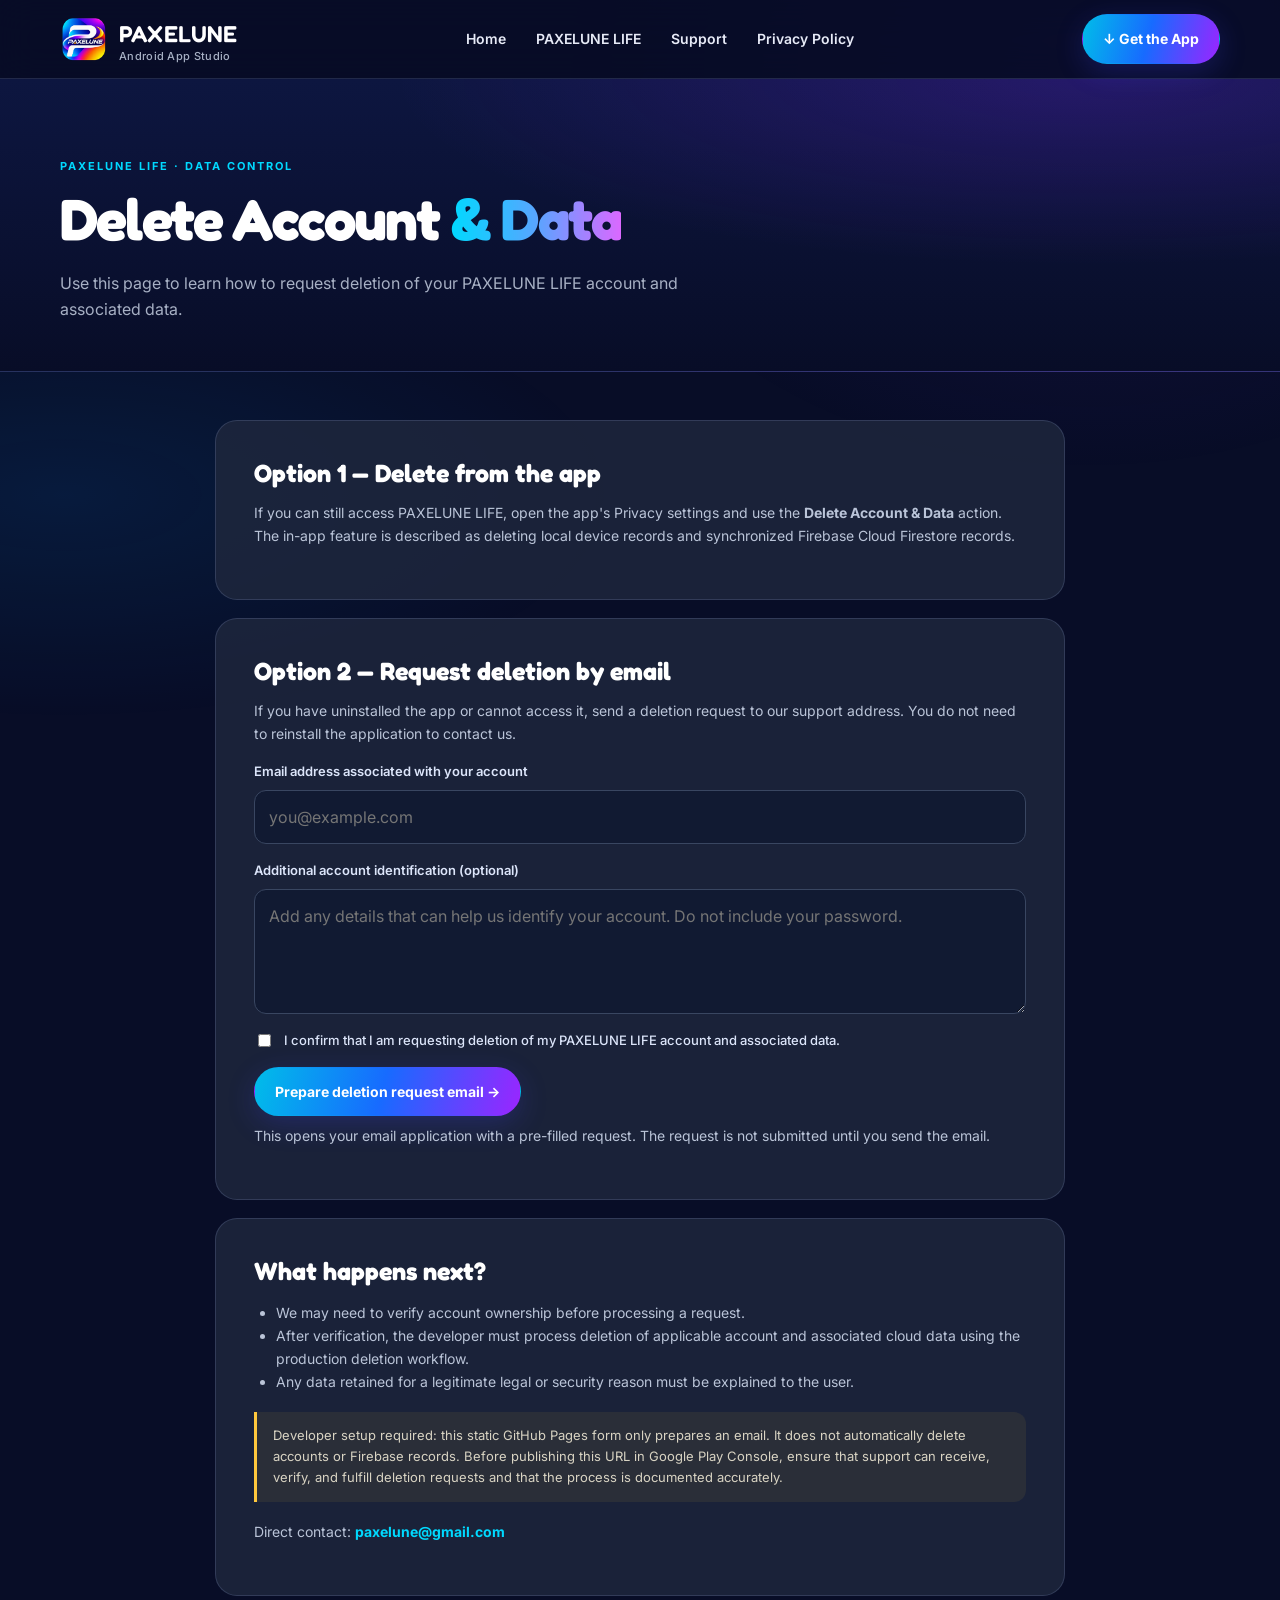
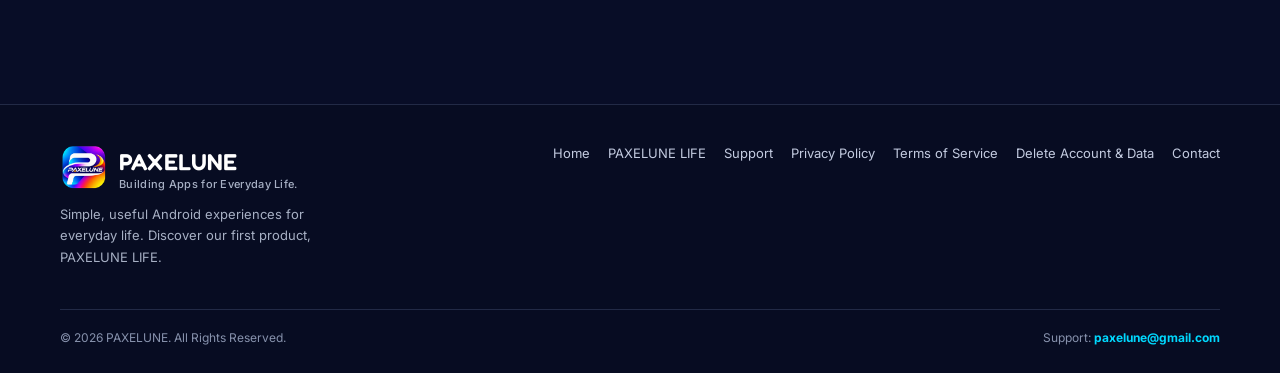
==== delete-account.html @ 8ac83ff8 "Upload PAXELUNE website" ====
<!doctype html>
<html lang="en"><head><meta charset="utf-8"><meta name="viewport" content="width=device-width,initial-scale=1">
<meta name="theme-color" content="#080d27"><meta name="description" content="PAXELUNE creates simple, useful Android applications. Discover PAXELUNE LIFE, your personal life management workspace.">
<meta property="og:title" content="PAXELUNE — Building Apps for Everyday Life"><meta property="og:description" content="Discover PAXELUNE LIFE, your personal life management workspace."><meta property="og:type" content="website">
<link rel="icon" href="assets/favicon.png"><link rel="stylesheet" href="css/style.css"><title>Delete Account & Data — PAXELUNE LIFE</title></head><body><div class="top-glow"></div>

<header class="navbar"><div class="container nav-inner">
<a class="brand" href="index.html"><img src="assets/logo-paxelune.png" alt="PAXELUNE logo"><span>PAXELUNE<small>Android App Studio</small></span></a>
<button class="menu-toggle" aria-label="Open navigation" aria-expanded="false">☰</button>
<nav class="nav-links" aria-label="Main navigation"><a href="index.html">Home</a><a href="index.html#life">PAXELUNE LIFE</a><a href="support.html">Support</a><a href="privacy-policy.html">Privacy Policy</a></nav>
<a class="nav-cta" data-play-store href="#coming-soon">↓ Get the App</a>
</div></header>

<main><section class="page-hero"><div class="container"><div class="kicker">PAXELUNE LIFE · DATA CONTROL</div><h1>Delete Account <span class="gradient-text">&amp; Data</span></h1><p>Use this page to learn how to request deletion of your PAXELUNE LIFE account and associated data.</p></div></section>
<section class="content-wrap"><div class="container" style="max-width:850px">
<div class="content-card"><h2>Option 1 — Delete from the app</h2><p>If you can still access PAXELUNE LIFE, open the app's Privacy settings and use the <strong>Delete Account &amp; Data</strong> action. The in-app feature is described as deleting local device records and synchronized Firebase Cloud Firestore records.</p></div>
<div class="content-card"><h2>Option 2 — Request deletion by email</h2><p>If you have uninstalled the app or cannot access it, send a deletion request to our support address. You do not need to reinstall the application to contact us.</p>
<form id="deletion-form">
<div class="form-row"><label for="account-email">Email address associated with your account</label><input id="account-email" type="email" required autocomplete="email" placeholder="you@example.com"></div>
<div class="form-row"><label for="account-details">Additional account identification (optional)</label><textarea id="account-details" placeholder="Add any details that can help us identify your account. Do not include your password."></textarea></div>
<div class="form-row"><label style="display:flex;gap:10px;align-items:flex-start;font-weight:500"><input id="confirm-request" type="checkbox" required style="width:auto;margin-top:4px"> I confirm that I am requesting deletion of my PAXELUNE LIFE account and associated data.</label></div>
<button class="btn btn-primary" type="submit">Prepare deletion request email →</button>
<p class="form-help" id="request-status" aria-live="polite">This opens your email application with a pre-filled request. The request is not submitted until you send the email.</p>
</form></div>
<div class="content-card"><h2>What happens next?</h2><ul><li>We may need to verify account ownership before processing a request.</li><li>After verification, the developer must process deletion of applicable account and associated cloud data using the production deletion workflow.</li><li>Any data retained for a legitimate legal or security reason must be explained to the user.</li></ul><div class="notice">Developer setup required: this static GitHub Pages form only prepares an email. It does not automatically delete accounts or Firebase records. Before publishing this URL in Google Play Console, ensure that support can receive, verify, and fulfill deletion requests and that the process is documented accurately.</div><p>Direct contact: <a class="email-link" href="mailto:paxelune@gmail.com?subject=PAXELUNE%20LIFE%20Account%20Deletion%20Request">paxelune@gmail.com</a></p></div>
</div></section></main>

<footer class="footer"><div class="container"><div class="footer-top">
<div class="footer-brand"><a class="brand" href="index.html"><img src="assets/logo-paxelune.png" alt="PAXELUNE logo"><span>PAXELUNE<small>Building Apps for Everyday Life.</small></span></a><p>Simple, useful Android experiences for everyday life. Discover our first product, PAXELUNE LIFE.</p></div>
<div class="footer-links"><a href="index.html">Home</a><a href="index.html#life">PAXELUNE LIFE</a><a href="support.html">Support</a><a href="privacy-policy.html">Privacy Policy</a><a href="terms.html">Terms of Service</a><a href="delete-account.html">Delete Account &amp; Data</a><a href="mailto:paxelune@gmail.com">Contact</a></div>
</div><div class="copyright"><span>© 2026 PAXELUNE. All Rights Reserved.</span><span>Support: <a class="email-link" href="mailto:paxelune@gmail.com">paxelune@gmail.com</a></span></div></div></footer>
<script src="js/main.js"></script></body></html>
---- css/style.css ----
@import url('https://fonts.googleapis.com/css2?family=Fredoka:wght@400;500;600;700&family=Inter:wght@400;500;600;700&display=swap');
:root{--bg:#080d27;--bg2:#10172f;--card:#20283b;--card2:#171f35;--blue:#176bff;--cyan:#00d9ff;--purple:#862bff;--magenta:#d52bff;--green:#35d66b;--yellow:#ffc83d;--white:#fff;--muted:#a7b0c4;--line:rgba(155,177,230,.18);--radius:22px;--shadow:0 18px 60px rgba(0,0,0,.28)}
*{box-sizing:border-box}html{scroll-behavior:smooth;scroll-padding-top:90px}body{margin:0;background:var(--bg);color:var(--white);font-family:Inter,Arial,sans-serif;line-height:1.65}a{color:inherit;text-decoration:none}img{max-width:100%;display:block}button,input,textarea{font:inherit}.container{width:min(1160px,calc(100% - 40px));margin:auto}.top-glow{position:fixed;inset:0;pointer-events:none;z-index:-1;background:radial-gradient(ellipse at 85% 8%,rgba(91,35,204,.16),transparent 34%),radial-gradient(ellipse at 5% 55%,rgba(0,153,255,.10),transparent 32%)}
.navbar{position:sticky;top:0;z-index:50;background:rgba(8,13,39,.84);backdrop-filter:blur(18px);border-bottom:1px solid var(--line)}.nav-inner{height:78px;display:flex;align-items:center;justify-content:space-between;gap:22px}.brand{display:flex;align-items:center;gap:11px;font-family:Fredoka,sans-serif;font-weight:600;font-size:23px;letter-spacing:.2px}.brand img{width:48px;height:48px;object-fit:contain;border-radius:13px}.brand small{display:block;font:500 11px Inter,sans-serif;color:var(--muted);letter-spacing:.3px;margin-top:-4px}.nav-links{display:flex;align-items:center;gap:30px;color:#e7ebf7;font-size:14px;font-weight:600}.nav-links a{transition:color .2s}.nav-links a:hover,.nav-links a.active{color:var(--cyan)}.nav-cta,.btn{display:inline-flex;align-items:center;justify-content:center;gap:9px;padding:12px 20px;border-radius:999px;font-weight:700;font-size:14px;border:1px solid transparent;cursor:pointer;transition:transform .2s,box-shadow .2s,opacity .2s}.nav-cta,.btn-primary{color:white;background:linear-gradient(105deg,#00bde9,#176bff 48%,#9b25ff);box-shadow:0 8px 28px rgba(70,70,255,.22)}.btn-outline{border-color:rgba(194,205,255,.65);background:rgba(9,16,43,.38);color:white}.btn:hover,.nav-cta:hover{transform:translateY(-2px);box-shadow:0 12px 30px rgba(0,190,255,.22)}.menu-toggle{display:none;background:none;border:1px solid var(--line);color:white;border-radius:12px;padding:9px 12px;font-size:20px}
.hero{min-height:610px;display:flex;align-items:center;position:relative;overflow:hidden;background:#070d2b url('../assets/hero-paxelune-life.png') center/cover no-repeat}.hero:before{content:"";position:absolute;inset:0;background:linear-gradient(90deg,rgba(7,13,39,.98) 0%,rgba(7,13,39,.9) 38%,rgba(7,13,39,.12) 76%,rgba(7,13,39,.08) 100%)}.hero-content{position:relative;z-index:1;max-width:610px;padding:85px 0}.eyebrow{display:inline-flex;align-items:center;gap:9px;padding:7px 13px;border-radius:99px;background:rgba(0,217,255,.10);border:1px solid rgba(0,217,255,.32);color:#bcefff;font-size:12px;font-weight:700;letter-spacing:.3px}.eyebrow .dot{width:8px;height:8px;border-radius:50%;background:var(--green);box-shadow:0 0 12px var(--green)}h1,h2,h3{font-family:Fredoka,Inter,sans-serif;line-height:1.12;margin:0 0 18px}h1{font-size:clamp(44px,7vw,76px);letter-spacing:-1.8px}h2{font-size:clamp(31px,4vw,46px)}h3{font-size:22px}.gradient-text{background:linear-gradient(90deg,var(--cyan),#58a5ff,#db68ff);-webkit-background-clip:text;background-clip:text;color:transparent}.hero p{font-size:17px;color:#d2daec;max-width:535px;margin:0 0 27px}.hero-actions{display:flex;flex-wrap:wrap;gap:13px}.hero-note{margin-top:28px;color:#9eaccb;font-size:12px}
.section{padding:88px 0}.section.alt{background:linear-gradient(180deg,rgba(18,27,59,.56),rgba(9,15,39,.18));border-block:1px solid rgba(145,170,230,.08)}.section-head{text-align:center;max-width:700px;margin:0 auto 42px}.section-head p{color:var(--muted);margin:0}.kicker{color:var(--cyan);font-weight:700;text-transform:uppercase;font-size:11px;letter-spacing:2px;margin-bottom:12px}
.product-grid{display:grid;grid-template-columns:.85fr 1.15fr;gap:35px;align-items:center}.product-logo-wrap{display:flex;justify-content:center;align-items:center;min-height:330px;background:radial-gradient(circle,rgba(0,217,255,.15),rgba(134,43,255,.08) 44%,transparent 70%);border-radius:30px}.product-logo{width:min(270px,70%);filter:drop-shadow(0 20px 38px rgba(0,210,255,.2))}.product-copy p{color:var(--muted)}.info-pills{display:flex;flex-wrap:wrap;gap:9px;margin:22px 0}.pill{padding:7px 12px;border:1px solid var(--line);border-radius:99px;background:rgba(255,255,255,.035);font-size:12px;color:#dce5fa}
.feature-grid{display:grid;grid-template-columns:repeat(4,1fr);gap:16px}.feature-card,.info-card,.faq-item{background:linear-gradient(145deg,rgba(35,44,67,.92),rgba(21,29,51,.94));border:1px solid var(--line);border-radius:19px;padding:22px;box-shadow:var(--shadow)}.feature-icon{width:43px;height:43px;display:grid;place-items:center;border-radius:13px;background:linear-gradient(135deg,rgba(0,217,255,.18),rgba(134,43,255,.25));font-size:21px;margin-bottom:16px}.feature-card h3{font-size:17px;margin-bottom:8px}.feature-card p,.info-card p{font-size:13px;color:var(--muted);margin:0}
.privacy-strip{display:grid;grid-template-columns:repeat(3,1fr);gap:16px}.info-card h3{font-size:17px;margin-bottom:9px}.info-card .feature-icon{margin-bottom:13px}
.cta-panel{position:relative;overflow:hidden;border:1px solid rgba(0,217,255,.24);border-radius:28px;padding:52px;background:radial-gradient(circle at 90% 10%,rgba(133,43,255,.32),transparent 36%),linear-gradient(120deg,#101d4a,#111a3b 58%,#21104c);text-align:center}.cta-panel p{max-width:620px;margin:0 auto 24px;color:#c2cbe0}.cta-panel h2{margin-bottom:12px}
.footer{padding:38px 0 25px;border-top:1px solid var(--line);background:#070c22}.footer-top{display:flex;align-items:flex-start;justify-content:space-between;gap:28px;padding-bottom:28px}.footer-brand p{color:var(--muted);font-size:13px;max-width:290px}.footer-links{display:flex;flex-wrap:wrap;gap:18px;color:#c3cbe0;font-size:13px}.footer-links a:hover{color:var(--cyan)}.copyright{border-top:1px solid var(--line);padding-top:18px;color:#8792ad;font-size:12px;display:flex;justify-content:space-between;gap:15px;flex-wrap:wrap}
.page-hero{padding:78px 0 48px;background:radial-gradient(ellipse at 85% 0%,rgba(123,37,255,.22),transparent 45%),linear-gradient(180deg,#0d1640,#080d27);border-bottom:1px solid var(--line)}.page-hero h1{font-size:clamp(38px,5vw,58px)}.page-hero p{color:var(--muted);max-width:700px;margin:0}.content-wrap{padding:48px 0 90px}.content-card{background:rgba(31,40,61,.82);border:1px solid var(--line);border-radius:22px;padding:clamp(22px,4vw,38px);margin-bottom:18px}.content-card h2{font-size:25px;margin:0 0 14px}.content-card h3{font-size:18px;margin:24px 0 8px}.content-card p,.content-card li{color:#bac4d8;font-size:14px}.content-card p{margin:8px 0 14px}.content-card ul{padding-left:22px}.muted{color:var(--muted)}.notice{border-left:3px solid var(--yellow);padding:13px 16px;background:rgba(255,195,61,.07);border-radius:0 12px 12px 0;color:#d9d4c3;font-size:13px;margin:18px 0}
.faq-list{max-width:850px;margin:auto;display:grid;gap:12px}.faq-item{padding:0;overflow:hidden}.faq-question{width:100%;text-align:left;background:none;border:0;color:white;padding:19px 21px;font-weight:700;display:flex;justify-content:space-between;gap:15px;cursor:pointer}.faq-answer{display:none;padding:0 21px 19px;color:var(--muted);font-size:14px}.faq-item.open .faq-answer{display:block}.faq-item.open .faq-question span:last-child{transform:rotate(45deg)}
.contact-card{display:grid;grid-template-columns:1fr auto;align-items:center;gap:20px}.email-link{color:var(--cyan);font-weight:700;word-break:break-word}
.form-row{display:grid;gap:7px;margin:16px 0}.form-row label{font-size:13px;font-weight:600;color:#dce5fa}.form-row input,.form-row textarea{width:100%;background:#111a32;border:1px solid #394661;color:white;border-radius:12px;padding:13px 14px;outline:none}.form-row input:focus,.form-row textarea:focus{border-color:var(--cyan);box-shadow:0 0 0 3px rgba(0,217,255,.1)}.form-row textarea{min-height:125px;resize:vertical}.form-help{font-size:12px;color:var(--muted)}
@media(max-width:900px){.nav-links{gap:16px}.feature-grid{grid-template-columns:repeat(2,1fr)}.product-grid{grid-template-columns:1fr 1fr}.hero{min-height:560px}.hero:before{background:linear-gradient(90deg,rgba(7,13,39,.98),rgba(7,13,39,.85) 48%,rgba(7,13,39,.25))}}
@media(max-width:700px){.container{width:min(100% - 30px,560px)}.nav-inner{height:68px}.brand{font-size:20px}.brand img{width:42px;height:42px}.menu-toggle{display:block}.nav-cta{display:none}.nav-links{display:none;position:absolute;top:68px;left:0;right:0;background:#0b1230;border-bottom:1px solid var(--line);padding:16px 22px 22px;flex-direction:column;align-items:stretch;gap:0}.nav-links.show{display:flex}.nav-links a{padding:13px 4px;border-bottom:1px solid rgba(255,255,255,.06)}.hero{min-height:650px;align-items:flex-start;background-position:62% center}.hero:before{background:linear-gradient(180deg,rgba(7,13,39,.97) 0%,rgba(7,13,39,.90) 48%,rgba(7,13,39,.36) 100%)}.hero-content{padding:65px 0 300px}.hero p{font-size:15px}.section{padding:65px 0}.product-grid{grid-template-columns:1fr;gap:8px}.product-logo-wrap{min-height:230px;order:2}.product-copy{order:1}.feature-grid{grid-template-columns:1fr 1fr;gap:11px}.feature-card{padding:17px}.feature-card h3{font-size:15px}.feature-card p{font-size:12px}.privacy-strip{grid-template-columns:1fr}.cta-panel{padding:36px 22px}.footer-top{flex-direction:column}.contact-card{grid-template-columns:1fr}.page-hero{padding:60px 0 36px}}
@media(max-width:390px){.feature-grid{grid-template-columns:1fr}.hero-actions .btn{width:100%}.hero-content{padding-bottom:270px}}
@media(prefers-reduced-motion:reduce){html{scroll-behavior:auto}*,*:before,*:after{animation-duration:.01ms!important;transition-duration:.01ms!important}}
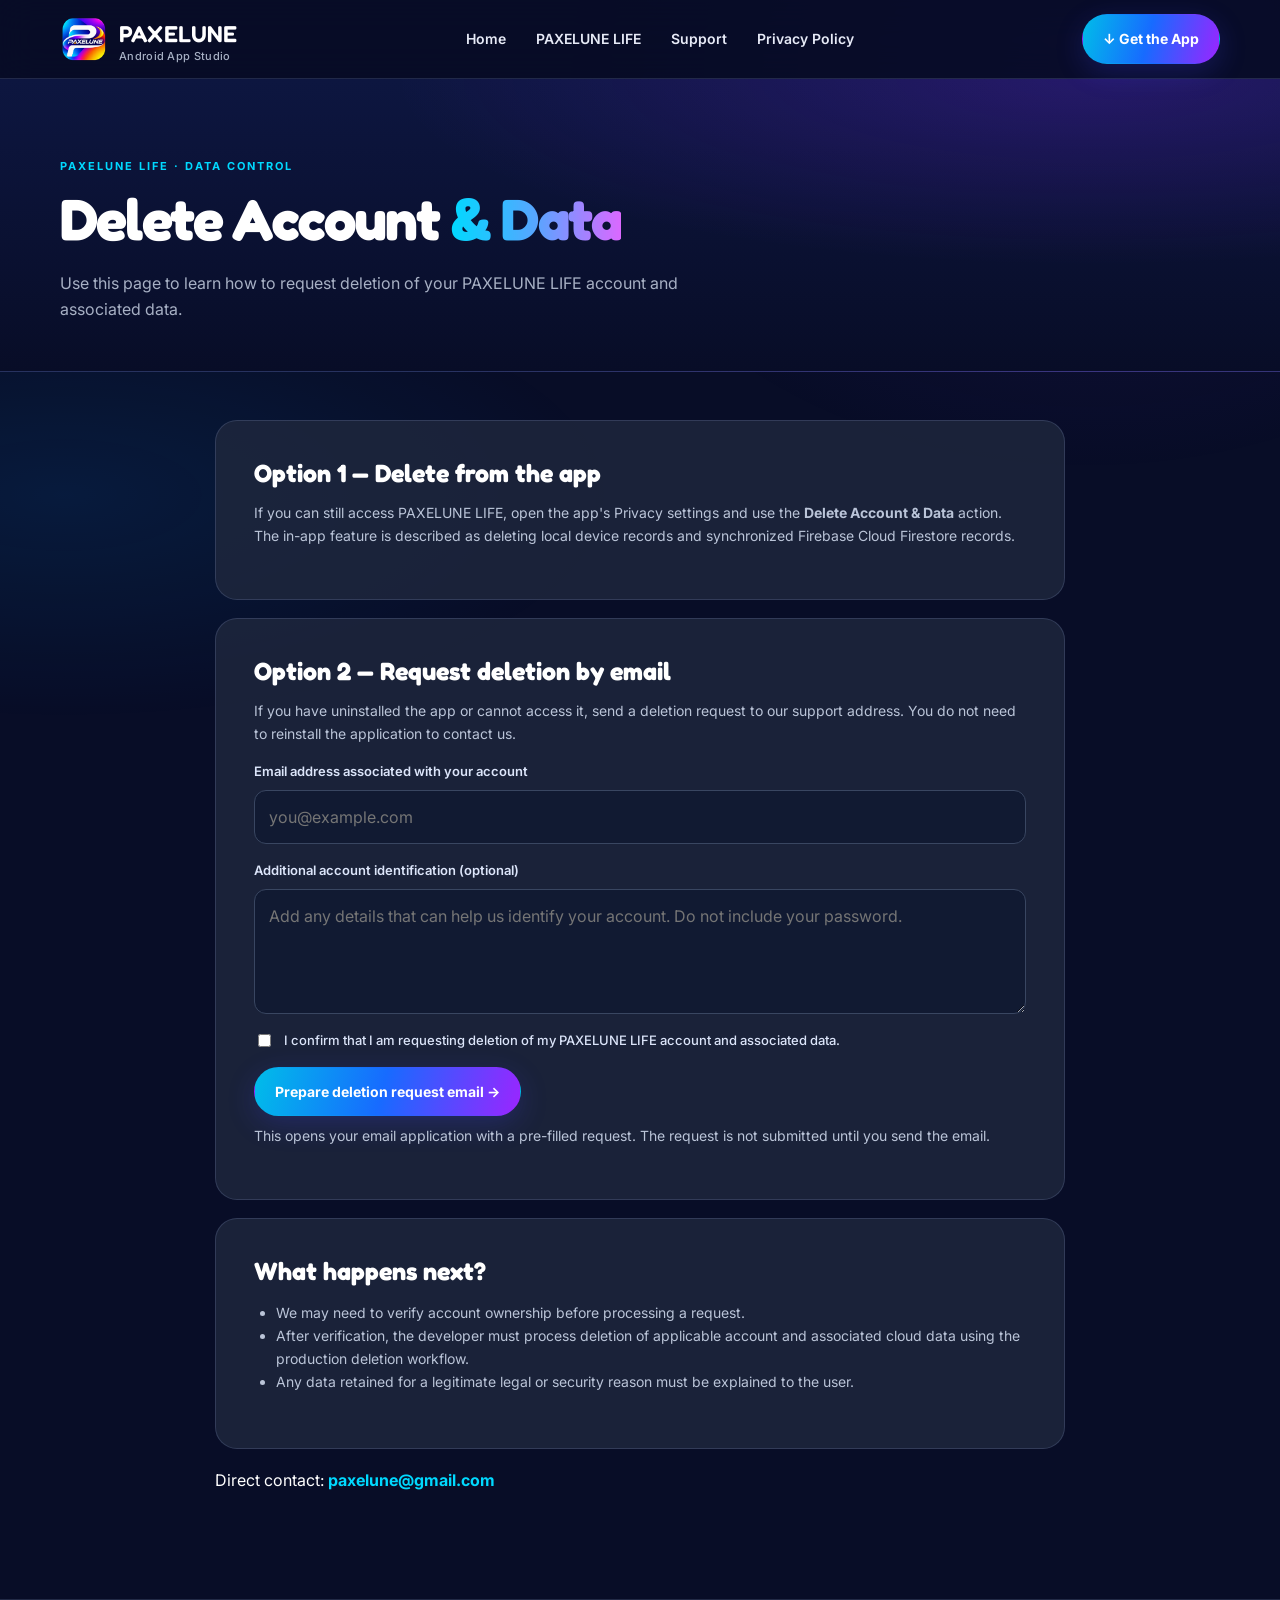
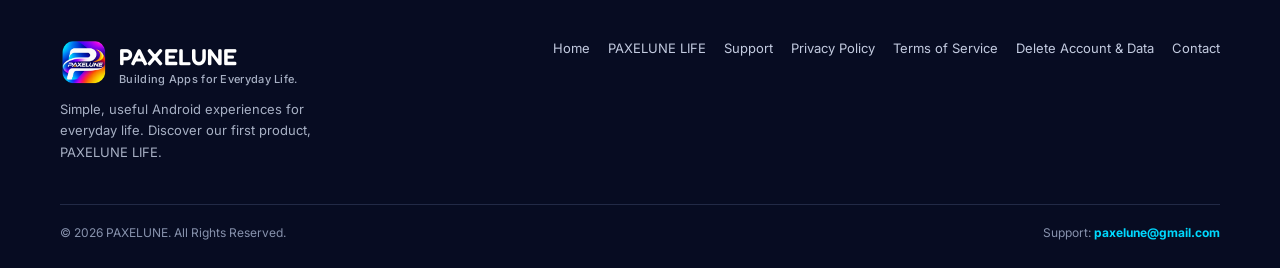
==== commit 543e5ba7: "Upload PAXELUNE website" ====
--- a/delete-account.html
+++ b/delete-account.html
@@ -22,11 +22,11 @@
 <button class="btn btn-primary" type="submit">Prepare deletion request email →</button>
 <p class="form-help" id="request-status" aria-live="polite">This opens your email application with a pre-filled request. The request is not submitted until you send the email.</p>
 </form></div>
-<div class="content-card"><h2>What happens next?</h2><ul><li>We may need to verify account ownership before processing a request.</li><li>After verification, the developer must process deletion of applicable account and associated cloud data using the production deletion workflow.</li><li>Any data retained for a legitimate legal or security reason must be explained to the user.</li></ul><div class="notice">Developer setup required: this static GitHub Pages form only prepares an email. It does not automatically delete accounts or Firebase records. Before publishing this URL in Google Play Console, ensure that support can receive, verify, and fulfill deletion requests and that the process is documented accurately.</div><p>Direct contact: <a class="email-link" href="mailto:paxelune@gmail.com?subject=PAXELUNE%20LIFE%20Account%20Deletion%20Request">paxelune@gmail.com</a></p></div>
+<div class="content-card"><h2>What happens next?</h2><ul><li>We may need to verify account ownership before processing a request.</li><li>After verification, the developer must process deletion of applicable account and associated cloud data using the production deletion workflow.</li><li>Any data retained for a legitimate legal or security reason must be explained to the user.</li></div><p>Direct contact: <a class="email-link" href="mailto:paxelune@gmail.com?subject=PAXELUNE%20LIFE%20Account%20Deletion%20Request">paxelune@gmail.com</a></p></div>
 </div></section></main>
 
 <footer class="footer"><div class="container"><div class="footer-top">
 <div class="footer-brand"><a class="brand" href="index.html"><img src="assets/logo-paxelune.png" alt="PAXELUNE logo"><span>PAXELUNE<small>Building Apps for Everyday Life.</small></span></a><p>Simple, useful Android experiences for everyday life. Discover our first product, PAXELUNE LIFE.</p></div>
 <div class="footer-links"><a href="index.html">Home</a><a href="index.html#life">PAXELUNE LIFE</a><a href="support.html">Support</a><a href="privacy-policy.html">Privacy Policy</a><a href="terms.html">Terms of Service</a><a href="delete-account.html">Delete Account &amp; Data</a><a href="mailto:paxelune@gmail.com">Contact</a></div>
 </div><div class="copyright"><span>© 2026 PAXELUNE. All Rights Reserved.</span><span>Support: <a class="email-link" href="mailto:paxelune@gmail.com">paxelune@gmail.com</a></span></div></div></footer>
-<script src="js/main.js"></script></body></html>+<script src="js/main.js"></script></body></html>
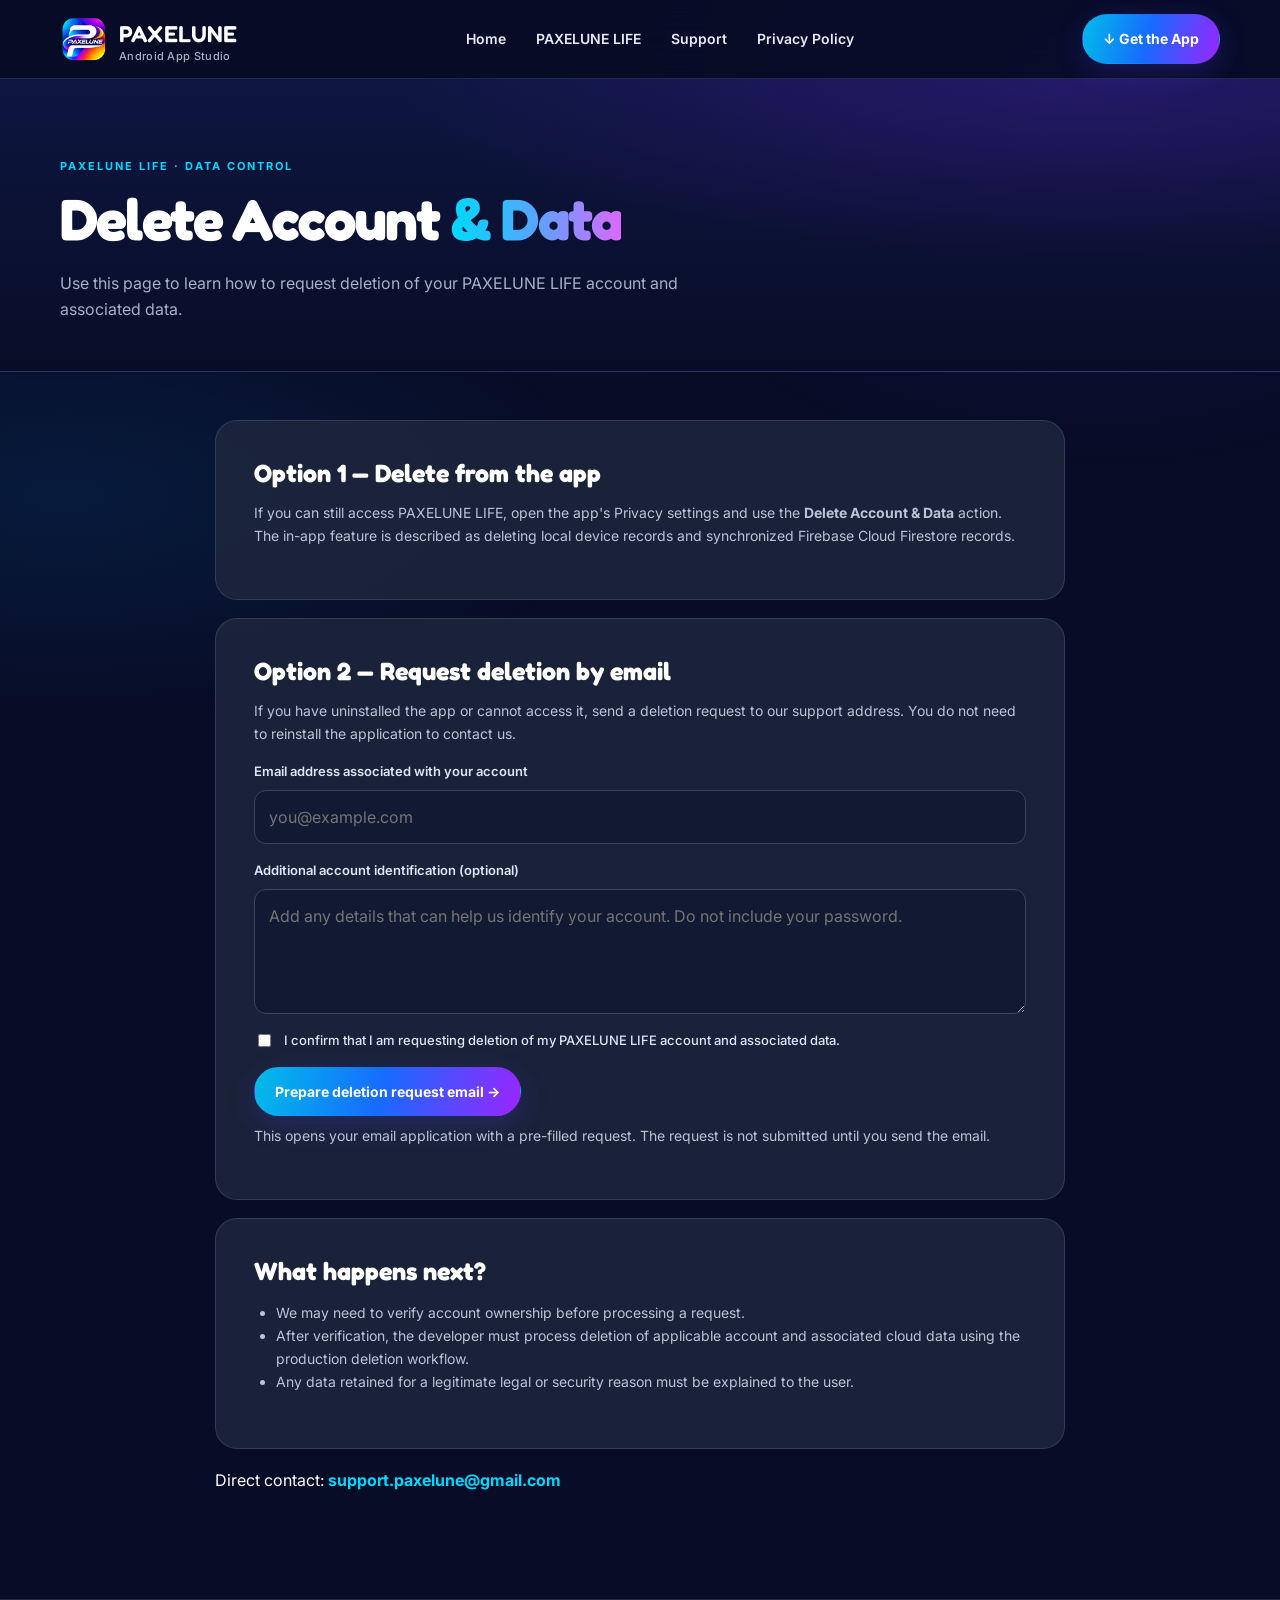
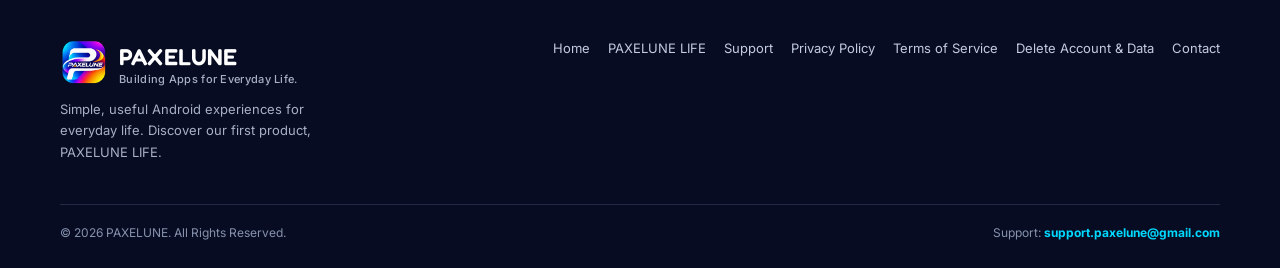
==== commit ca115578: "Upload PAXELUNE website" ====
--- a/delete-account.html
+++ b/delete-account.html
@@ -22,11 +22,11 @@
 <button class="btn btn-primary" type="submit">Prepare deletion request email →</button>
 <p class="form-help" id="request-status" aria-live="polite">This opens your email application with a pre-filled request. The request is not submitted until you send the email.</p>
 </form></div>
-<div class="content-card"><h2>What happens next?</h2><ul><li>We may need to verify account ownership before processing a request.</li><li>After verification, the developer must process deletion of applicable account and associated cloud data using the production deletion workflow.</li><li>Any data retained for a legitimate legal or security reason must be explained to the user.</li></div><p>Direct contact: <a class="email-link" href="mailto:paxelune@gmail.com?subject=PAXELUNE%20LIFE%20Account%20Deletion%20Request">paxelune@gmail.com</a></p></div>
+<div class="content-card"><h2>What happens next?</h2><ul><li>We may need to verify account ownership before processing a request.</li><li>After verification, the developer must process deletion of applicable account and associated cloud data using the production deletion workflow.</li><li>Any data retained for a legitimate legal or security reason must be explained to the user.</li></div><p>Direct contact: <a class="email-link" href="support.mailto:support.paxelune@gmail.com?subject=PAXELUNE%20LIFE%20Account%20Deletion%20Request">support.paxelune@gmail.com</a></p></div>
 </div></section></main>
 
 <footer class="footer"><div class="container"><div class="footer-top">
 <div class="footer-brand"><a class="brand" href="index.html"><img src="assets/logo-paxelune.png" alt="PAXELUNE logo"><span>PAXELUNE<small>Building Apps for Everyday Life.</small></span></a><p>Simple, useful Android experiences for everyday life. Discover our first product, PAXELUNE LIFE.</p></div>
-<div class="footer-links"><a href="index.html">Home</a><a href="index.html#life">PAXELUNE LIFE</a><a href="support.html">Support</a><a href="privacy-policy.html">Privacy Policy</a><a href="terms.html">Terms of Service</a><a href="delete-account.html">Delete Account &amp; Data</a><a href="mailto:paxelune@gmail.com">Contact</a></div>
-</div><div class="copyright"><span>© 2026 PAXELUNE. All Rights Reserved.</span><span>Support: <a class="email-link" href="mailto:paxelune@gmail.com">paxelune@gmail.com</a></span></div></div></footer>
+<div class="footer-links"><a href="index.html">Home</a><a href="index.html#life">PAXELUNE LIFE</a><a href="support.html">Support</a><a href="privacy-policy.html">Privacy Policy</a><a href="terms.html">Terms of Service</a><a href="delete-account.html">Delete Account &amp; Data</a><a href="mailto:support.paxelune@gmail.com">Contact</a></div>
+</div><div class="copyright"><span>© 2026 PAXELUNE. All Rights Reserved.</span><span>Support: <a class="email-link" href="mailto:support.paxelune@gmail.com">support.paxelune@gmail.com</a></span></div></div></footer>
 <script src="js/main.js"></script></body></html>
